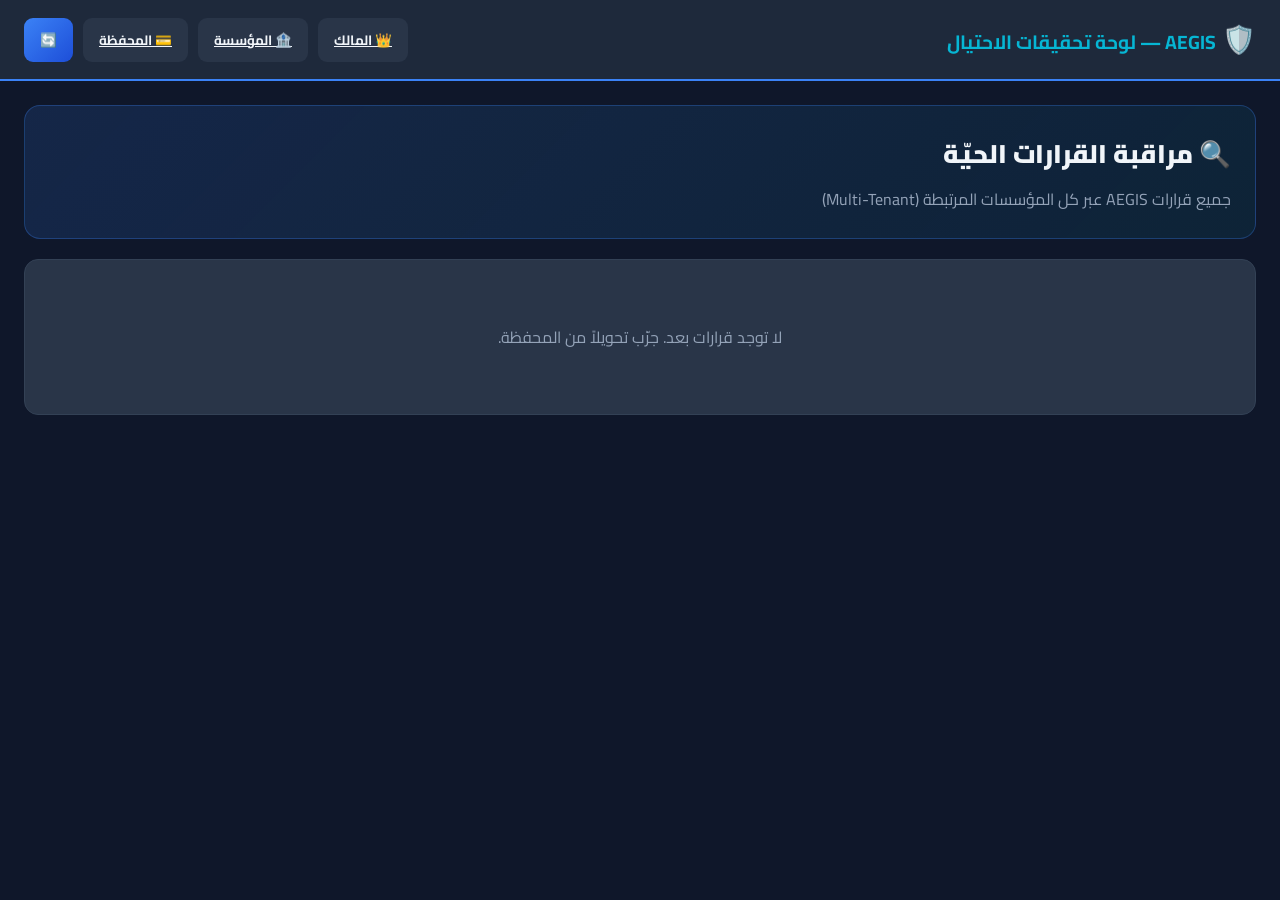
==== portals/investigator/index.html @ 1a747494 "Sync verified AEGIS project and fixes" ====
<!doctype html><html lang="ar" dir="rtl"><head>
<meta charset="utf-8"/><meta name="viewport" content="width=device-width,initial-scale=1"/>
<title>🛡️ AEGIS — لوحة تحقيقات الاحتيال</title>
<link href="https://fonts.googleapis.com/css2?family=Cairo:wght@400;600;700;800;900&display=swap" rel="stylesheet"/>
<link rel="stylesheet" href="./styles.css"/></head>
<body><div id="app"></div><script src="./app.js"></script></body></html>
---- portals/investigator/styles.css ----
*,*::before,*::after{box-sizing:border-box;margin:0;padding:0}
:root{
  --bg:#0F172A; --bg2:#1E293B; --surface:#293548; --border:#334155;
  --text:#F1F5F9; --muted:#94A3B8; --brand:#3B82F6; --brand2:#1D4ED8;
  --accent:#06B6D4; --success:#10B981; --warn:#F59E0B; --danger:#EF4444;
}
html,body{font-family:'Cairo',system-ui,sans-serif;background:var(--bg);color:var(--text);min-height:100vh}
button{font-family:inherit;cursor:pointer;border:0}
input,select,textarea{font-family:inherit}
code{font-family:Menlo,Consolas,monospace}
.btn{display:inline-flex;gap:6px;align-items:center;padding:9px 16px;border-radius:9px;background:var(--surface);color:var(--text);font-weight:700;font-size:13.5px;transition:.15s}
.btn:hover{transform:translateY(-1px)}
.btn.primary{background:linear-gradient(135deg,var(--brand),var(--brand2));color:#fff}
.btn.danger{background:rgba(239,68,68,.2);color:#FCA5A5;border:1px solid rgba(239,68,68,.35)}
.btn.success{background:rgba(16,185,129,.2);color:#6EE7B7;border:1px solid rgba(16,185,129,.35)}
.card{background:var(--surface);border:1px solid var(--border);border-radius:14px;padding:22px;margin-bottom:16px}
.form-control{width:100%;padding:12px 14px;background:var(--bg);border:1px solid var(--border);border-radius:10px;color:var(--text);font-size:14px}
.form-control:focus{outline:0;border-color:var(--brand)}
table{width:100%;border-collapse:collapse;font-size:13.5px}
th,td{padding:10px 12px;text-align:right;border-bottom:1px solid var(--border)}
th{color:var(--muted);font-weight:700;font-size:11.5px;text-transform:uppercase}
.badge{display:inline-block;padding:3px 10px;border-radius:8px;font-size:11.5px;font-weight:700}
.badge.allow{background:rgba(16,185,129,.2);color:#6EE7B7}
.badge.challenge{background:rgba(59,130,246,.2);color:#93C5FD}
.badge.review{background:rgba(245,158,11,.2);color:#FCD34D}
.badge.block{background:rgba(239,68,68,.2);color:#FCA5A5}
.kpi{background:var(--surface);border:1px solid var(--border);border-radius:14px;padding:20px;position:relative;overflow:hidden}
.kpi::before{content:'';position:absolute;top:0;right:0;left:0;height:3px;background:var(--brand)}
.kpi-label{color:var(--muted);font-size:12px;margin-bottom:6px;font-weight:700;text-transform:uppercase}
.kpi-value{font-size:2rem;font-weight:900}
.grid{display:grid;grid-template-columns:repeat(auto-fit,minmax(200px,1fr));gap:14px}
.toast{position:fixed;top:80px;left:50%;transform:translateX(-50%);background:var(--surface);border:1px solid var(--border);padding:12px 22px;border-radius:10px;z-index:9999;font-weight:600;animation:s .3s}
.toast.success{background:rgba(16,185,129,.3);color:#6EE7B7;border-color:rgba(16,185,129,.4)}
.toast.error{background:rgba(239,68,68,.3);color:#FCA5A5;border-color:rgba(239,68,68,.4)}
@keyframes s{from{opacity:0;transform:translate(-50%,-15px)}}
.layout{display:grid;grid-template-columns:240px 1fr;grid-template-rows:auto 1fr;min-height:100vh}
header.top{grid-column:1/-1;background:var(--bg2);border-bottom:2px solid var(--brand);padding:14px 24px;display:flex;justify-content:space-between;align-items:center}
.brand-title{font-weight:900;font-size:1.2rem;background:linear-gradient(90deg,#3B82F6,#06B6D4);-webkit-background-clip:text;-webkit-text-fill-color:transparent}
aside{background:var(--bg2);padding:20px 12px;border-left:1px solid var(--border)}
.nav{display:flex;align-items:center;gap:10px;padding:11px 14px;border-radius:9px;color:var(--muted);cursor:pointer;font-weight:700;font-size:14px;margin-bottom:3px}
.nav:hover{background:var(--surface);color:var(--text)}
.nav.active{background:linear-gradient(90deg,rgba(59,130,246,.2),transparent);color:var(--accent);border-right:3px solid var(--accent)}
main{padding:24px;overflow-y:auto}
.login-wrap{min-height:100vh;display:flex;align-items:center;justify-content:center;padding:20px;background:radial-gradient(circle at 25% 20%,rgba(59,130,246,.15),transparent 50%),var(--bg)}
.login-card{background:var(--surface);border:1px solid var(--border);border-radius:22px;padding:44px 36px;max-width:440px;width:100%}
.creds-box{background:linear-gradient(135deg,rgba(16,185,129,.15),rgba(6,182,212,.08));border:1px solid rgba(16,185,129,.3);border-radius:14px;padding:20px;margin-top:12px}
.creds-row{display:flex;justify-content:space-between;align-items:center;padding:10px 0;border-bottom:1px solid var(--border);font-family:monospace;font-size:12px}
.creds-row:last-child{border:0}
.code-block{background:#0a0f1c;border:1px solid var(--border);border-radius:8px;padding:14px;font-family:monospace;font-size:12px;color:#E2E8F0;overflow-x:auto}
.top-nav{background:var(--bg2);padding:14px 24px;border-bottom:2px solid var(--brand);display:flex;justify-content:space-between;align-items:center}
.hero{background:linear-gradient(135deg,rgba(59,130,246,.15),rgba(6,182,212,.08));border:1px solid rgba(59,130,246,.3);border-radius:16px;padding:24px;margin-bottom:20px}
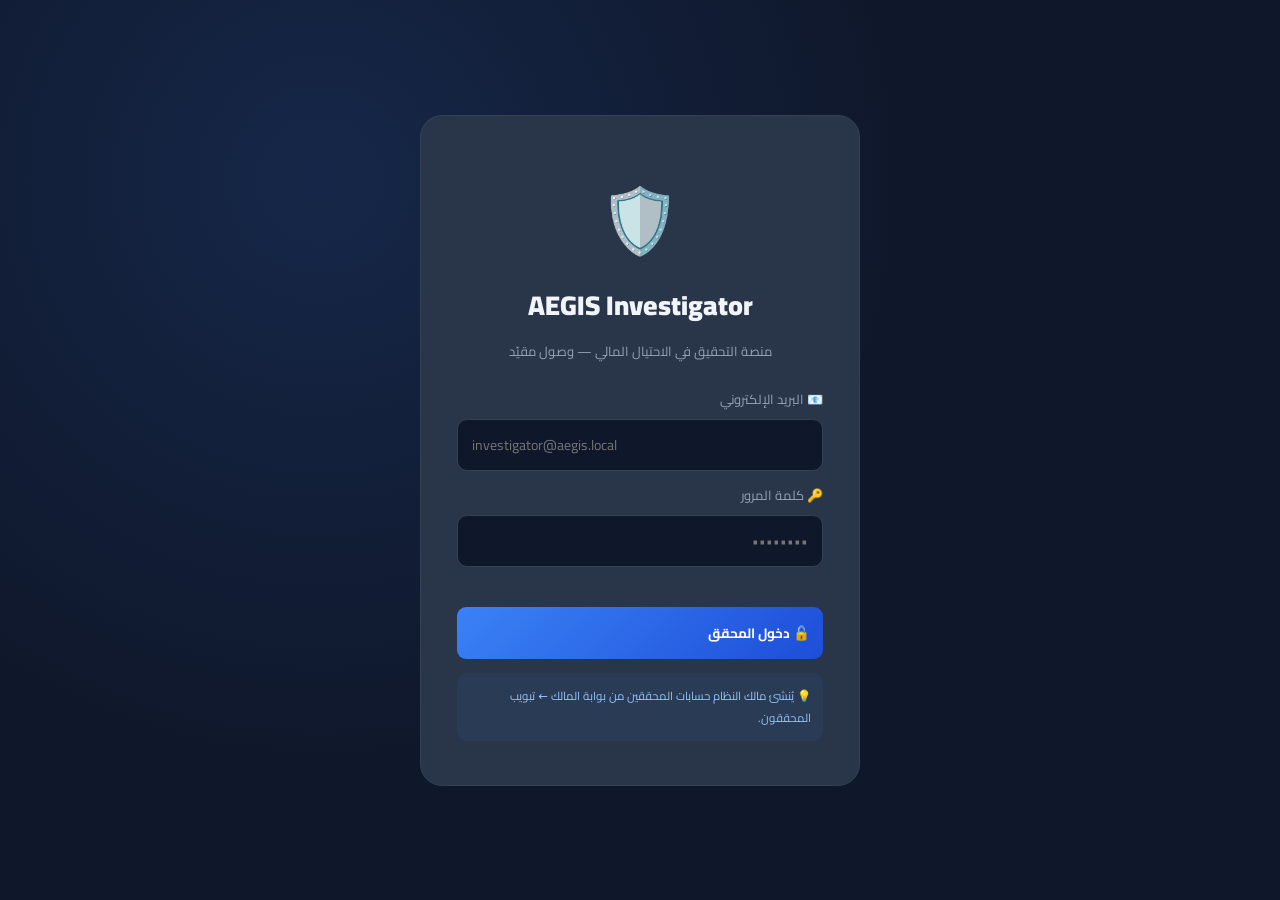
==== commit b2c6eda2: "feat: complete investigator workflow, owner ops UIs, security & integration fixes - Investigator aut" ====
--- a/portals/investigator/index.html
+++ b/portals/investigator/index.html
@@ -1,6 +1,6 @@
 <!doctype html><html lang="ar" dir="rtl"><head>
 <meta charset="utf-8"/><meta name="viewport" content="width=device-width,initial-scale=1"/>
-<title>🛡️ AEGIS — لوحة تحقيقات الاحتيال</title>
-<link href="https://fonts.googleapis.com/css2?family=Cairo:wght@400;600;700;800;900&display=swap" rel="stylesheet"/>
+<title>🛡️ AEGIS — منصة المحقق</title>
+<link href="https://fonts.googleapis.com/css2?family=Cairo:wght@400;600;700;800;900&family=Noto+Sans+Arabic:wght@400;600;700&display=swap" rel="stylesheet"/>
 <link rel="stylesheet" href="./styles.css"/></head>
 <body><div id="app"></div><script src="./app.js"></script></body></html>
--- a/portals/investigator/styles.css
+++ b/portals/investigator/styles.css
@@ -13,17 +13,32 @@
 .btn.primary{background:linear-gradient(135deg,var(--brand),var(--brand2));color:#fff}
 .btn.danger{background:rgba(239,68,68,.2);color:#FCA5A5;border:1px solid rgba(239,68,68,.35)}
 .btn.success{background:rgba(16,185,129,.2);color:#6EE7B7;border:1px solid rgba(16,185,129,.35)}
+.btn.warn{background:rgba(245,158,11,.2);color:#FCD34D;border:1px solid rgba(245,158,11,.35)}
+.btn.sm{padding:5px 10px;font-size:11.5px}
 .card{background:var(--surface);border:1px solid var(--border);border-radius:14px;padding:22px;margin-bottom:16px}
 .form-control{width:100%;padding:12px 14px;background:var(--bg);border:1px solid var(--border);border-radius:10px;color:var(--text);font-size:14px}
 .form-control:focus{outline:0;border-color:var(--brand)}
 table{width:100%;border-collapse:collapse;font-size:13.5px}
 th,td{padding:10px 12px;text-align:right;border-bottom:1px solid var(--border)}
 th{color:var(--muted);font-weight:700;font-size:11.5px;text-transform:uppercase}
+tr.clickable{cursor:pointer}
+tr.clickable:hover{background:rgba(59,130,246,.08)}
 .badge{display:inline-block;padding:3px 10px;border-radius:8px;font-size:11.5px;font-weight:700}
 .badge.allow{background:rgba(16,185,129,.2);color:#6EE7B7}
 .badge.challenge{background:rgba(59,130,246,.2);color:#93C5FD}
 .badge.review{background:rgba(245,158,11,.2);color:#FCD34D}
 .badge.block{background:rgba(239,68,68,.2);color:#FCA5A5}
+.badge.critical{background:rgba(239,68,68,.25);color:#FCA5A5}
+.badge.high{background:rgba(245,158,11,.25);color:#FCD34D}
+.badge.medium{background:rgba(59,130,246,.2);color:#93C5FD}
+.badge.low{background:rgba(148,163,184,.2);color:#CBD5E1}
+.badge.open{background:rgba(239,68,68,.2);color:#FCA5A5}
+.badge.assigned,.badge.in_progress{background:rgba(59,130,246,.2);color:#93C5FD}
+.badge.in_review{background:rgba(245,158,11,.2);color:#FCD34D}
+.badge.escalated{background:rgba(168,85,247,.25);color:#D8B4FE}
+.badge.resolved_true_positive,.badge.confirmed_fraud{background:rgba(239,68,68,.25);color:#FCA5A5}
+.badge.resolved_false_positive,.badge.false_positive{background:rgba(16,185,129,.2);color:#6EE7B7}
+.badge.closed,.badge.inconclusive{background:rgba(148,163,184,.2);color:#CBD5E1}
 .kpi{background:var(--surface);border:1px solid var(--border);border-radius:14px;padding:20px;position:relative;overflow:hidden}
 .kpi::before{content:'';position:absolute;top:0;right:0;left:0;height:3px;background:var(--brand)}
 .kpi-label{color:var(--muted);font-size:12px;margin-bottom:6px;font-weight:700;text-transform:uppercase}
@@ -33,19 +48,32 @@
 .toast.success{background:rgba(16,185,129,.3);color:#6EE7B7;border-color:rgba(16,185,129,.4)}
 .toast.error{background:rgba(239,68,68,.3);color:#FCA5A5;border-color:rgba(239,68,68,.4)}
 @keyframes s{from{opacity:0;transform:translate(-50%,-15px)}}
-.layout{display:grid;grid-template-columns:240px 1fr;grid-template-rows:auto 1fr;min-height:100vh}
+.layout{display:grid;grid-template-columns:250px 1fr;grid-template-rows:auto 1fr;min-height:100vh}
 header.top{grid-column:1/-1;background:var(--bg2);border-bottom:2px solid var(--brand);padding:14px 24px;display:flex;justify-content:space-between;align-items:center}
 .brand-title{font-weight:900;font-size:1.2rem;background:linear-gradient(90deg,#3B82F6,#06B6D4);-webkit-background-clip:text;-webkit-text-fill-color:transparent}
 aside{background:var(--bg2);padding:20px 12px;border-left:1px solid var(--border)}
 .nav{display:flex;align-items:center;gap:10px;padding:11px 14px;border-radius:9px;color:var(--muted);cursor:pointer;font-weight:700;font-size:14px;margin-bottom:3px}
 .nav:hover{background:var(--surface);color:var(--text)}
 .nav.active{background:linear-gradient(90deg,rgba(59,130,246,.2),transparent);color:var(--accent);border-right:3px solid var(--accent)}
+.nav .cnt{margin-inline-start:auto;background:rgba(239,68,68,.25);color:#FCA5A5;border-radius:8px;padding:1px 8px;font-size:11px}
 main{padding:24px;overflow-y:auto}
 .login-wrap{min-height:100vh;display:flex;align-items:center;justify-content:center;padding:20px;background:radial-gradient(circle at 25% 20%,rgba(59,130,246,.15),transparent 50%),var(--bg)}
 .login-card{background:var(--surface);border:1px solid var(--border);border-radius:22px;padding:44px 36px;max-width:440px;width:100%}
-.creds-box{background:linear-gradient(135deg,rgba(16,185,129,.15),rgba(6,182,212,.08));border:1px solid rgba(16,185,129,.3);border-radius:14px;padding:20px;margin-top:12px}
-.creds-row{display:flex;justify-content:space-between;align-items:center;padding:10px 0;border-bottom:1px solid var(--border);font-family:monospace;font-size:12px}
-.creds-row:last-child{border:0}
-.code-block{background:#0a0f1c;border:1px solid var(--border);border-radius:8px;padding:14px;font-family:monospace;font-size:12px;color:#E2E8F0;overflow-x:auto}
-.top-nav{background:var(--bg2);padding:14px 24px;border-bottom:2px solid var(--brand);display:flex;justify-content:space-between;align-items:center}
-.hero{background:linear-gradient(135deg,rgba(59,130,246,.15),rgba(6,182,212,.08));border:1px solid rgba(59,130,246,.3);border-radius:16px;padding:24px;margin-bottom:20px}
+.code-block{background:#0a0f1c;border:1px solid var(--border);border-radius:8px;padding:14px;font-family:monospace;font-size:12px;color:#E2E8F0;overflow-x:auto;white-space:pre-wrap;direction:ltr;text-align:left}
+.detail-grid{display:grid;grid-template-columns:repeat(auto-fit,minmax(220px,1fr));gap:10px;margin:12px 0}
+.detail-item{background:var(--bg);border:1px solid var(--border);border-radius:10px;padding:10px 12px}
+.detail-item .lbl{font-size:11px;color:var(--muted);font-weight:700;margin-bottom:3px}
+.detail-item .val{font-size:13.5px;font-weight:700;word-break:break-all}
+.note-item{background:var(--bg);border:1px solid var(--border);border-right:3px solid var(--accent);border-radius:8px;padding:10px 12px;margin-bottom:8px}
+.note-item .meta{font-size:11px;color:var(--muted);margin-bottom:4px}
+.timeline-item{border-right:3px solid var(--border);padding:6px 14px;margin-bottom:8px;position:relative}
+.timeline-item::before{content:'';position:absolute;right:-7px;top:12px;width:9px;height:9px;border-radius:50%;background:var(--brand)}
+.filters{display:flex;gap:8px;flex-wrap:wrap;margin-bottom:14px}
+.filters select,.filters input{padding:8px 12px;background:var(--bg);border:1px solid var(--border);border-radius:8px;color:var(--text);font-size:13px}
+.live-dot{width:10px;height:10px;border-radius:50%;background:var(--success);box-shadow:0 0 8px rgba(16,185,129,.6);display:inline-block;animation:p 2s infinite}
+.live-dot.off{background:var(--danger);box-shadow:none;animation:none}
+@keyframes p{50%{opacity:.5}}
+.split{display:grid;grid-template-columns:1fr 1fr;gap:16px}
+@media(max-width:900px){.split{grid-template-columns:1fr}.layout{grid-template-columns:1fr}}
+.score-bar{height:8px;border-radius:6px;background:var(--bg);overflow:hidden;margin-top:4px}
+.score-bar>div{height:100%;border-radius:6px}
